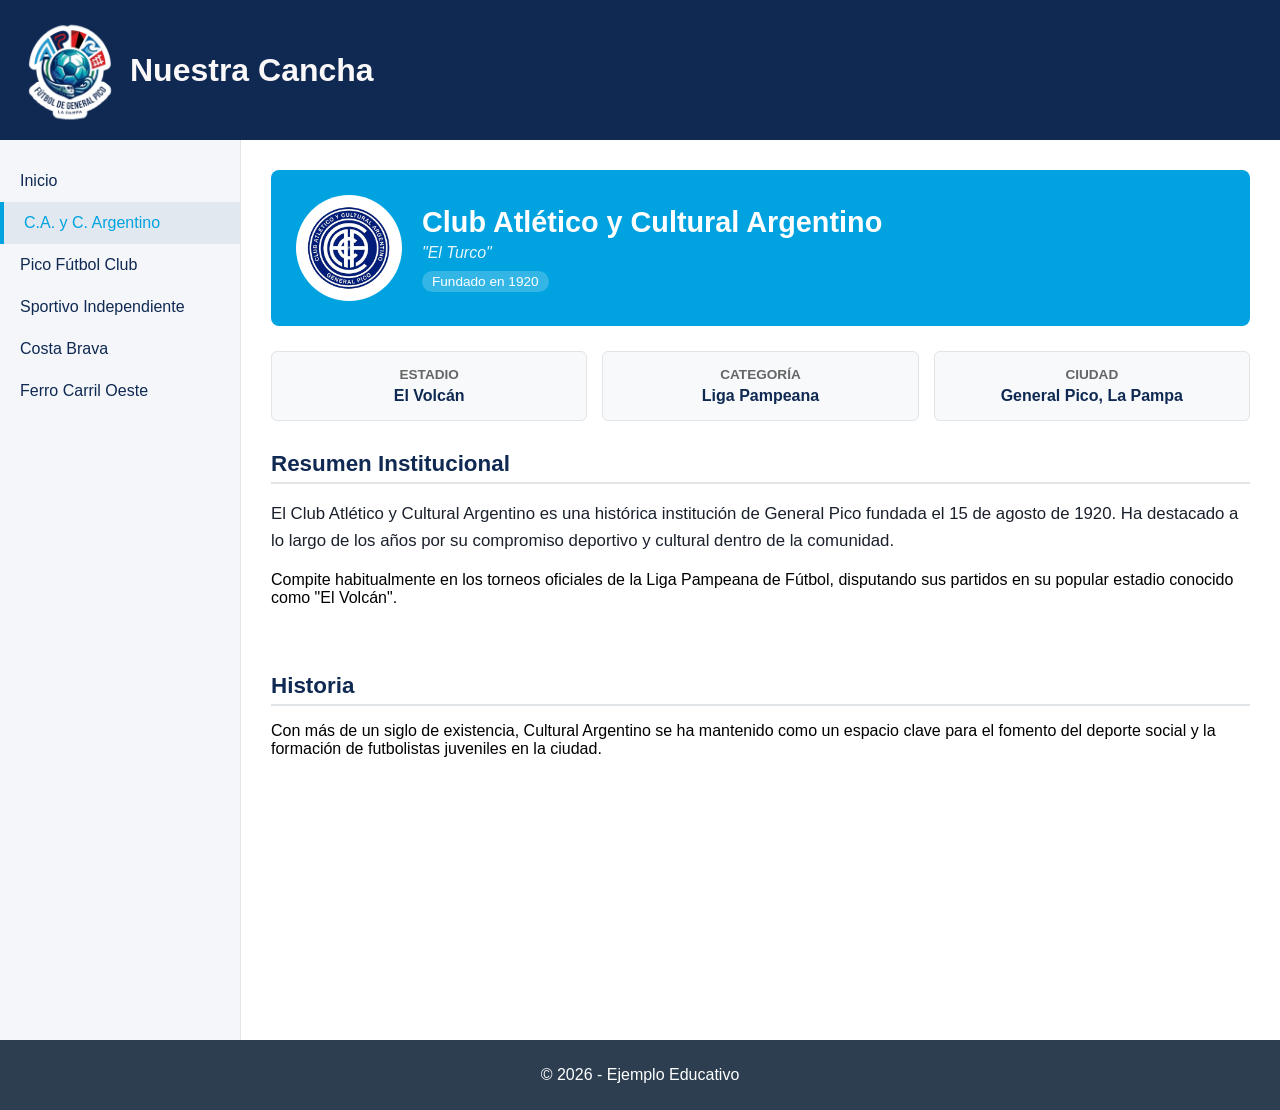
==== cayca.html @ 1d9cbaab "Add files via upload" ====
<!DOCTYPE html>
<html lang="es">
<head>
  <meta charset="UTF-8">
  <meta name="viewport" content="width=device-width, initial-scale=1.0">
  <title>Cultural Argentino - Nuestra Cancha</title>
  <link rel="stylesheet" href="css/style.css">
  <link rel="icon" href="./img/logo.png" type="image/x-icon">
</head>
<body>

  <div class="site-container">
    
    <header>
      <img src="./img/logo.png" alt="logo" title="logo">
      <h1>Nuestra Cancha</h1>
    </header>

    <div class="content-wrapper">
      <aside class="sidebar">
        <nav>
          <ul>
            <li><a href="index.html">Inicio</a></li>
            <li><a href="cayca.html" class="active">C.A. y C. Argentino</a></li>
            <li><a href="./pfc.html">Pico Fútbol Club</a></li>
            <li><a href="independiente.html">Sportivo Independiente</a></li>
            <li><a href="costa.html">Costa Brava</a></li>
            <li><a href="ferro.html">Ferro Carril Oeste</a></li>
          </ul>
        </nav>
      </aside>

      <main class="main-content">
        
        <div class="club-hero theme-argentino">
          <img src="img/escudo_arg.png" alt="Escudo Cultural Argentino" class="club-hero-shield">
          <div class="club-hero-info">
            <h1>Club Atlético y Cultural Argentino</h1>
            <p class="club-nickname">"El Turco"</p>
            <span class="club-badge">Fundado en 1920</span>
          </div>
        </div>

        <section class="club-details-grid">
          <div class="info-card">
            <h3>Estadio</h3>
            <p>El Volcán</p>
          </div>
          <div class="info-card">
            <h3>Categoría</h3>
            <p>Liga Pampeana</p>
          </div>
          <div class="info-card">
            <h3>Ciudad</h3>
            <p>General Pico, La Pampa</p>
          </div>
        </section>

        <!-- Resumen de Presentación -->
        <section class="club-section">
          <h2>Resumen Institucional</h2>
          <p class="lead-text">
            El Club Atlético y Cultural Argentino es una histórica institución de General Pico fundada el 15 de agosto de 1920. Ha destacado a lo largo de los años por su compromiso deportivo y cultural dentro de la comunidad.
          </p>
          <p>
            Compite habitualmente en los torneos oficiales de la Liga Pampeana de Fútbol, disputando sus partidos en su popular estadio conocido como "El Volcán".
          </p>
        </section>

        <br>

        <!-- Sección de Historia Completa -->
        <section class="club-section">
          <h2>Historia</h2>
          <p>
            Con más de un siglo de existencia, Cultural Argentino se ha mantenido como un espacio clave para el fomento del deporte social y la formación de futbolistas juveniles en la ciudad.
          </p>
        </section>

      </main>
    </div>
  </div>

  <footer>
    <p>© 2026 - Ejemplo Educativo</p>
  </footer>

</body>
</html>
---- css/style.css ----
/* estilos generales de la pagina */
body {
    font-family: Arial, sans-serif;
    margin: 0;
    display: flex;
    flex-direction: column;
    min-height: 100vh;
}

/* encabezado arriba con el logo */
header {
    background: #0F2952;
    color: rgb(250, 248, 248);
    padding: 10px;
    display: flex;
    align-items: center;
}

header img {
    width: 120px;
    height: auto;
}

/* pie de pagina */
footer {
    background: #2c3e50;
    color: white;
    text-align: center;
    padding: 10px;
}

/* barra lateral del menu */
.sidebar {
    background: #f4f4f4;
    padding: 15px;
    width: 200px;
    min-height: calc(100vh - 100px);
}

.layout {
    display: flex;
    flex: 1;
}

main {
    flex: 1;
    padding: 20px;
}

/* contenedor principal de la agenda */
.match-schedule {
  width: 100%;
  max-width: 1000px;
  margin: 20px auto;
  font-family: Arial, Helvetica, sans-serif;
  font-size: 13px;
  color: #222;
}

/* botones de navegacion superior */
.schedule-header {
  display: flex;
  justify-content: space-between;
  margin-bottom: 5px;
}

.nav-btn {
  background-color: #616b7f;
  color: #fff;
  border: none;
  padding: 4px 10px;
  font-size: 12px;
  font-weight: bold;
  border-radius: 3px;
  cursor: pointer;
}

.nav-btn:hover {
  background-color: #4a5363;
}

/* barras de categoria / liga */
.category-title {
  background-color: #616b7f;
  color: #fff;
  font-weight: bold;
  padding: 4px 8px;
  margin-top: 10px;
  font-size: 13px;
}

/* tabla de partidos */
.matches-table {
  width: 100%;
  border-collapse: collapse;
  background-color: #f7f9fa;
}

.matches-table tr {
  border-bottom: 1px solid #e1e5e8;
}

.matches-table tr:nth-child(even) {
  background-color: #edf1f5;
}

.matches-table td {
  padding: 6px 8px;
  vertical-align: middle;
}

.time {
  width: 50px;
  color: #555;
}

.team-home {
  text-align: right;
  font-weight: bold;
  width: 25%;
}

.team-away {
  text-align: left;
  font-weight: bold;
  width: 25%;
}

.team-home img, .team-away img {
  width: 20px;
  height: 20px;
  vertical-align: middle;
  margin: 0 5px;
}

.score {
  text-align: center;
  width: 30px;
  font-weight: bold;
}

.referee, .stadium {
  color: #666;
  font-size: 12px;
}

.link {
  text-align: right;
  width: 50px;
}

.link a {
  color: #333;
  text-decoration: none;
  font-size: 12px;
}

.link a:hover {
  text-decoration: underline;
}

/* seccion de clubes de la home */
.clubs-section {
  padding: 40px 20px;
  text-align: center;
}

.section-header h2 {
  font-size: 2rem;
  color: #0F2952;
  margin-bottom: 5px;
  text-transform: uppercase;
  letter-spacing: 0.5px;
}

.section-header p {
  color: #666;
  margin-bottom: 30px;
  font-size: 1rem;
}

/* grilla de tarjetas */
.clubs-grid {
  display: grid;
  grid-template-columns: repeat(auto-fit, minmax(200px, 1fr));
  gap: 20px;
  max-width: 1200px;
  margin: 0 auto;
}

/* tarjeta individual de club */
.club-card {
  background: #ffffff;
  border-radius: 12px;
  padding: 25px 15px;
  text-decoration: none;
  color: #0F2952;
  box-shadow: 0 4px 12px rgba(0, 0, 0, 0.06);
  border: 1px solid #e1e5e8;
  display: flex;
  flex-direction: column;
  align-items: center;
  transition: transform 0.25s ease, box-shadow 0.25s ease, border-color 0.25s ease;
}

.club-card:hover {
  transform: translateY(-6px);
  box-shadow: 0 10px 20px rgba(0, 0, 0, 0.12);
  border-color: #00A3E0;
}

/* logo del club en la tarjeta */
.club-logo {
  width: 80px;
  height: 80px;
  margin-bottom: 15px;
  display: flex;
  align-items: center;
  justify-content: center;
}

.club-logo img {
  max-width: 100%;
  max-height: 100%;
  object-fit: contain;
}

.club-card h3 {
  font-size: 1.1rem;
  margin: 0 0 15px 0;
  font-weight: bold;
}

/* boton adentro de la tarjeta */
.btn-visit {
  font-size: 0.85rem;
  font-weight: bold;
  color: #00A3E0;
  background-color: #f0f9ff;
  padding: 6px 14px;
  border-radius: 20px;
  transition: background-color 0.2s ease, color 0.2s ease;
}

.club-card:hover .btn-visit {
  background-color: #00A3E0;
  color: #ffffff;
}

/* cabecera principal del club */
.club-hero {
  display: flex;
  align-items: center;
  gap: 20px;
  padding: 25px;
  border-radius: 8px;
  color: #ffffff;
  margin-bottom: 25px;
}

.club-hero-shield {
  width: 90px;
  height: 90px;
  object-fit: contain;
  background: #ffffff;
  padding: 8px;
  border-radius: 50%;
}

.club-hero-info h1 {
  margin: 0 0 5px 0;
  font-size: 1.8rem;
}

.club-nickname {
  margin: 0 0 10px 0;
  font-style: italic;
  opacity: 0.9;
}

.club-badge {
  background: rgba(255, 255, 255, 0.2);
  padding: 3px 10px;
  border-radius: 12px;
  font-size: 0.85rem;
}

/* colores tematicos de cada club */
.theme-costa { background-color: #D31A24; }
.theme-ferro { background-color: #008D45; }
.theme-picofc { background-color: #1D70B8; }
.theme-independiente { background-color: #a8131b; }
.theme-argentino { background-color: #00A3E0; }

/* grilla de ficha tecnica */
.club-details-grid {
  display: grid;
  grid-template-columns: repeat(auto-fit, minmax(180px, 1fr));
  gap: 15px;
  margin-bottom: 30px;
}

.info-card {
  background: #f7f9fa;
  border: 1px solid #e1e5e8;
  border-radius: 6px;
  padding: 15px;
  text-align: center;
}

.info-card h3 {
  margin: 0 0 5px 0;
  font-size: 0.85rem;
  color: #666;
  text-transform: uppercase;
}

.info-card p {
  margin: 0;
  font-weight: bold;
  color: #0F2952;
}

/* layout del contenido con la barra lateral */
.content-wrapper {
  display: flex;
  min-height: 100vh;
}

/* ajuste de la barra lateral */
.sidebar {
  width: 240px;
  background-color: #f4f6f9;
  border-right: 1px solid #e1e5e8;
  padding: 20px 0;
}

.sidebar ul {
  list-style: none; /* saca los puntos de la lista */
  padding: 0;
  margin: 0;
}

.sidebar a {
  display: block;
  padding: 12px 20px;
  color: #0f2952;
  text-decoration: none;
  font-weight: 500;
}

/* efecto al pasar por arriba del link */
.sidebar a:hover,
.sidebar a.active {
  background-color: #e2e8f0;
  color: #00a3e0;
  border-left: 4px solid #00a3e0;
}

/* area de contenido principal */
.main-content {
  flex: 1;
  padding: 30px;
  background-color: #ffffff;
}

/* estilo para el texto principal del resumen */
.lead-text {
  font-size: 1.05rem;
  line-height: 1.6;
  color: #1a202c;
  margin-bottom: 15px;
}

.club-section {
  margin-bottom: 30px;
}

.club-section h2 {
  font-size: 1.4rem;
  color: #0F2952;
  margin-bottom: 12px;
  border-bottom: 2px solid #e1e5e8;
  padding-bottom: 5px;
}
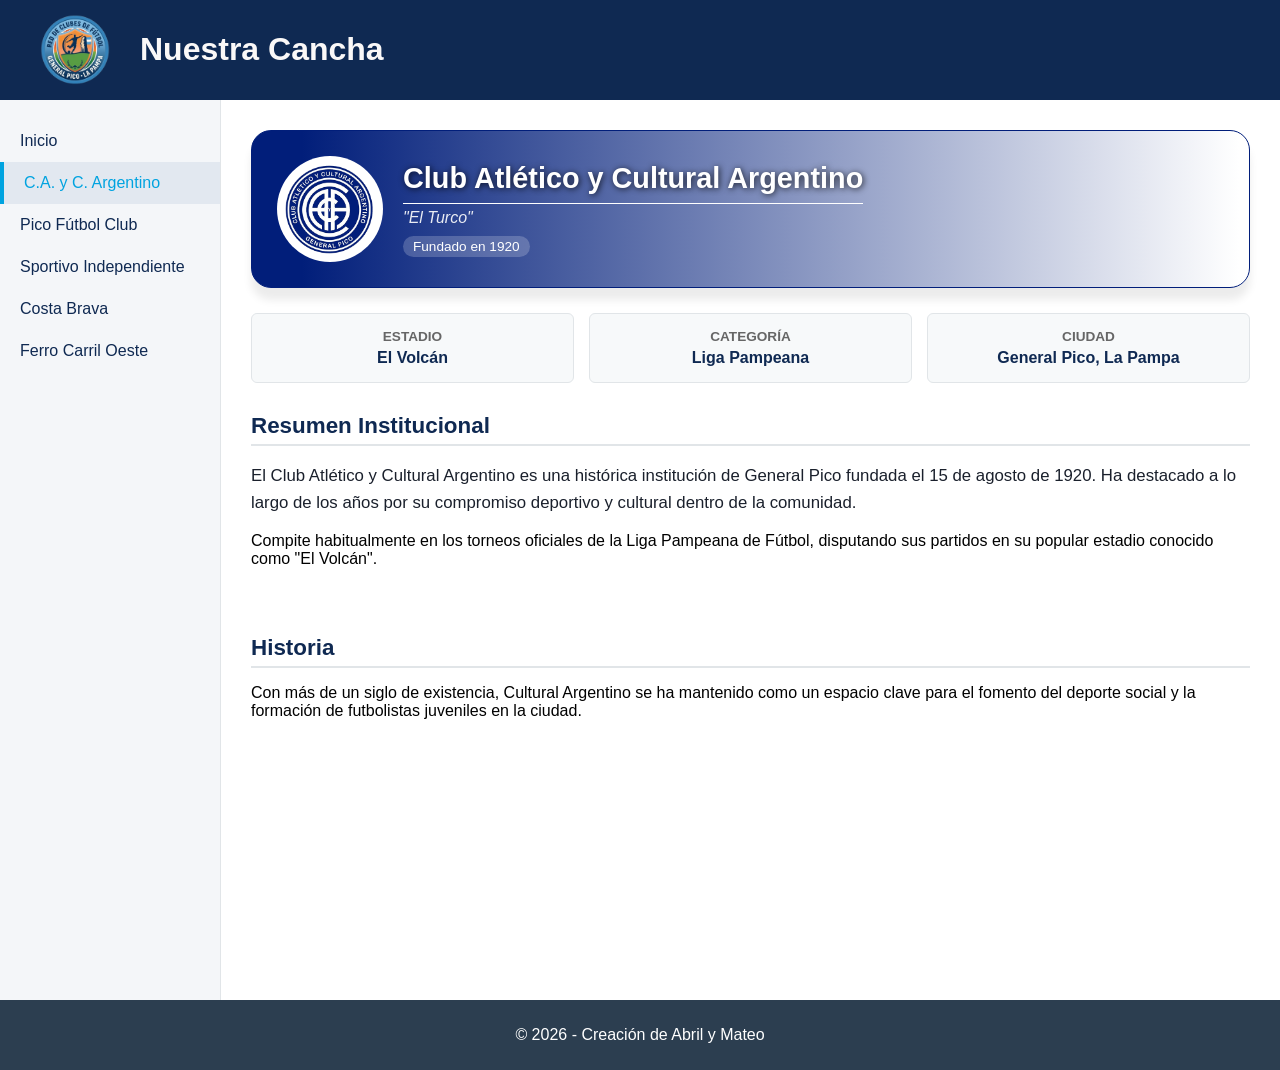
==== commit f4bb63d0: "Finiquitando" ====
--- a/cayca.html
+++ b/cayca.html
@@ -1,89 +1,86 @@
-<!DOCTYPE html>
-<html lang="es">
-<head>
-  <meta charset="UTF-8">
-  <meta name="viewport" content="width=device-width, initial-scale=1.0">
-  <title>Cultural Argentino - Nuestra Cancha</title>
-  <link rel="stylesheet" href="css/style.css">
-  <link rel="icon" href="./img/logo.png" type="image/x-icon">
-</head>
-<body>
-
-  <div class="site-container">
-    
-    <header>
-      <img src="./img/logo.png" alt="logo" title="logo">
-      <h1>Nuestra Cancha</h1>
-    </header>
-
-    <div class="content-wrapper">
-      <aside class="sidebar">
-        <nav>
-          <ul>
-            <li><a href="index.html">Inicio</a></li>
-            <li><a href="cayca.html" class="active">C.A. y C. Argentino</a></li>
-            <li><a href="./pfc.html">Pico Fútbol Club</a></li>
-            <li><a href="independiente.html">Sportivo Independiente</a></li>
-            <li><a href="costa.html">Costa Brava</a></li>
-            <li><a href="ferro.html">Ferro Carril Oeste</a></li>
-          </ul>
-        </nav>
-      </aside>
-
-      <main class="main-content">
-        
-        <div class="club-hero theme-argentino">
-          <img src="img/escudo_arg.png" alt="Escudo Cultural Argentino" class="club-hero-shield">
-          <div class="club-hero-info">
-            <h1>Club Atlético y Cultural Argentino</h1>
-            <p class="club-nickname">"El Turco"</p>
-            <span class="club-badge">Fundado en 1920</span>
-          </div>
-        </div>
-
-        <section class="club-details-grid">
-          <div class="info-card">
-            <h3>Estadio</h3>
-            <p>El Volcán</p>
-          </div>
-          <div class="info-card">
-            <h3>Categoría</h3>
-            <p>Liga Pampeana</p>
-          </div>
-          <div class="info-card">
-            <h3>Ciudad</h3>
-            <p>General Pico, La Pampa</p>
-          </div>
-        </section>
-
-        <!-- Resumen de Presentación -->
-        <section class="club-section">
-          <h2>Resumen Institucional</h2>
-          <p class="lead-text">
-            El Club Atlético y Cultural Argentino es una histórica institución de General Pico fundada el 15 de agosto de 1920. Ha destacado a lo largo de los años por su compromiso deportivo y cultural dentro de la comunidad.
-          </p>
-          <p>
-            Compite habitualmente en los torneos oficiales de la Liga Pampeana de Fútbol, disputando sus partidos en su popular estadio conocido como "El Volcán".
-          </p>
-        </section>
-
-        <br>
-
-        <!-- Sección de Historia Completa -->
-        <section class="club-section">
-          <h2>Historia</h2>
-          <p>
-            Con más de un siglo de existencia, Cultural Argentino se ha mantenido como un espacio clave para el fomento del deporte social y la formación de futbolistas juveniles en la ciudad.
-          </p>
-        </section>
-
-      </main>
-    </div>
-  </div>
-
-  <footer>
-    <p>© 2026 - Ejemplo Educativo</p>
-  </footer>
-
-</body>
-</html>+<!DOCTYPE html>
+<html lang="es">
+<head>
+  <meta charset="UTF-8">
+  <meta name="viewport" content="width=device-width, initial-scale=1.0">
+  <title>Cultural Argentino - Nuestra Cancha</title>
+  <link rel="stylesheet" href="css/style.css">
+  <link rel="icon" href="./img/logo.png?v=2" type="image/png">
+</head>
+<body>
+
+  <header>
+    <img src="./img/logo.png" alt="logo" title="logo">
+    <h1>Nuestra Cancha</h1>
+  </header>
+
+  <div class="layout">
+    <aside class="sidebar">
+      <nav>
+        <ul>
+          <li><a href="index.html">Inicio</a></li>
+          <li><a href="cayca.html" class="active">C.A. y C. Argentino</a></li>
+          <li><a href="./pfc.html">Pico Fútbol Club</a></li>
+          <li><a href="independiente.html">Sportivo Independiente</a></li>
+          <li><a href="costa.html">Costa Brava</a></li>
+          <li><a href="ferro.html">Ferro Carril Oeste</a></li>
+        </ul>
+      </nav>
+    </aside>
+
+    <main class="main-content">
+
+      <div class="club-hero theme-argentino">
+        <img src="img/escudo_arg.png" alt="Escudo Cultural Argentino" class="club-hero-shield">
+        <div class="club-hero-info">
+          <h1>Club Atlético y Cultural Argentino</h1>
+          <p class="club-nickname">"El Turco"</p>
+          <span class="club-badge">Fundado en 1920</span>
+        </div>
+      </div>
+
+      <section class="club-details-grid">
+        <div class="info-card">
+          <h3>Estadio</h3>
+          <p>El Volcán</p>
+        </div>
+        <div class="info-card">
+          <h3>Categoría</h3>
+          <p>Liga Pampeana</p>
+        </div>
+        <div class="info-card">
+          <h3>Ciudad</h3>
+          <p>General Pico, La Pampa</p>
+        </div>
+      </section>
+
+      <!-- Resumen de Presentación -->
+      <section class="club-section">
+        <h2>Resumen Institucional</h2>
+        <p class="lead-text">
+          El Club Atlético y Cultural Argentino es una histórica institución de General Pico fundada el 15 de agosto de 1920. Ha destacado a lo largo de los años por su compromiso deportivo y cultural dentro de la comunidad.
+        </p>
+        <p>
+          Compite habitualmente en los torneos oficiales de la Liga Pampeana de Fútbol, disputando sus partidos en su popular estadio conocido como "El Volcán".
+        </p>
+      </section>
+
+      <br>
+
+      <!-- Sección de Historia Completa -->
+      <section class="club-section">
+        <h2>Historia</h2>
+        <p>
+          Con más de un siglo de existencia, Cultural Argentino se ha mantenido como un espacio clave para el fomento del deporte social y la formación de futbolistas juveniles en la ciudad.
+        </p>
+      </section>
+
+    </main>
+  </div>
+
+  <footer>
+    <p>© 2026 - Creación de Abril y Mateo</p>
+  </footer>
+
+</body>
+</html>
--- a/css/style.css
+++ b/css/style.css
@@ -1,385 +1,297 @@
-/* estilos generales de la pagina */
-body {
-    font-family: Arial, sans-serif;
-    margin: 0;
-    display: flex;
-    flex-direction: column;
-    min-height: 100vh;
-}
-
-/* encabezado arriba con el logo */
-header {
-    background: #0F2952;
-    color: rgb(250, 248, 248);
-    padding: 10px;
-    display: flex;
-    align-items: center;
-}
-
-header img {
-    width: 120px;
-    height: auto;
-}
-
-/* pie de pagina */
-footer {
-    background: #2c3e50;
-    color: white;
-    text-align: center;
-    padding: 10px;
-}
-
-/* barra lateral del menu */
-.sidebar {
-    background: #f4f4f4;
-    padding: 15px;
-    width: 200px;
-    min-height: calc(100vh - 100px);
-}
-
-.layout {
-    display: flex;
-    flex: 1;
-}
-
-main {
-    flex: 1;
-    padding: 20px;
-}
-
-/* contenedor principal de la agenda */
-.match-schedule {
-  width: 100%;
-  max-width: 1000px;
-  margin: 20px auto;
-  font-family: Arial, Helvetica, sans-serif;
-  font-size: 13px;
-  color: #222;
-}
-
-/* botones de navegacion superior */
-.schedule-header {
-  display: flex;
-  justify-content: space-between;
-  margin-bottom: 5px;
-}
-
-.nav-btn {
-  background-color: #616b7f;
-  color: #fff;
-  border: none;
-  padding: 4px 10px;
-  font-size: 12px;
-  font-weight: bold;
-  border-radius: 3px;
-  cursor: pointer;
-}
-
-.nav-btn:hover {
-  background-color: #4a5363;
-}
-
-/* barras de categoria / liga */
-.category-title {
-  background-color: #616b7f;
-  color: #fff;
-  font-weight: bold;
-  padding: 4px 8px;
-  margin-top: 10px;
-  font-size: 13px;
-}
-
-/* tabla de partidos */
-.matches-table {
-  width: 100%;
-  border-collapse: collapse;
-  background-color: #f7f9fa;
-}
-
-.matches-table tr {
-  border-bottom: 1px solid #e1e5e8;
-}
-
-.matches-table tr:nth-child(even) {
-  background-color: #edf1f5;
-}
-
-.matches-table td {
-  padding: 6px 8px;
-  vertical-align: middle;
-}
-
-.time {
-  width: 50px;
-  color: #555;
-}
-
-.team-home {
-  text-align: right;
-  font-weight: bold;
-  width: 25%;
-}
-
-.team-away {
-  text-align: left;
-  font-weight: bold;
-  width: 25%;
-}
-
-.team-home img, .team-away img {
-  width: 20px;
-  height: 20px;
-  vertical-align: middle;
-  margin: 0 5px;
-}
-
-.score {
-  text-align: center;
-  width: 30px;
-  font-weight: bold;
-}
-
-.referee, .stadium {
-  color: #666;
-  font-size: 12px;
-}
-
-.link {
-  text-align: right;
-  width: 50px;
-}
-
-.link a {
-  color: #333;
-  text-decoration: none;
-  font-size: 12px;
-}
-
-.link a:hover {
-  text-decoration: underline;
-}
-
-/* seccion de clubes de la home */
-.clubs-section {
-  padding: 40px 20px;
-  text-align: center;
-}
-
-.section-header h2 {
-  font-size: 2rem;
-  color: #0F2952;
-  margin-bottom: 5px;
-  text-transform: uppercase;
-  letter-spacing: 0.5px;
-}
-
-.section-header p {
-  color: #666;
-  margin-bottom: 30px;
-  font-size: 1rem;
-}
-
-/* grilla de tarjetas */
-.clubs-grid {
-  display: grid;
-  grid-template-columns: repeat(auto-fit, minmax(200px, 1fr));
-  gap: 20px;
-  max-width: 1200px;
-  margin: 0 auto;
-}
-
-/* tarjeta individual de club */
-.club-card {
-  background: #ffffff;
-  border-radius: 12px;
-  padding: 25px 15px;
-  text-decoration: none;
-  color: #0F2952;
-  box-shadow: 0 4px 12px rgba(0, 0, 0, 0.06);
-  border: 1px solid #e1e5e8;
-  display: flex;
-  flex-direction: column;
-  align-items: center;
-  transition: transform 0.25s ease, box-shadow 0.25s ease, border-color 0.25s ease;
-}
-
-.club-card:hover {
-  transform: translateY(-6px);
-  box-shadow: 0 10px 20px rgba(0, 0, 0, 0.12);
-  border-color: #00A3E0;
-}
-
-/* logo del club en la tarjeta */
-.club-logo {
-  width: 80px;
-  height: 80px;
-  margin-bottom: 15px;
-  display: flex;
-  align-items: center;
-  justify-content: center;
-}
-
-.club-logo img {
-  max-width: 100%;
-  max-height: 100%;
-  object-fit: contain;
-}
-
-.club-card h3 {
-  font-size: 1.1rem;
-  margin: 0 0 15px 0;
-  font-weight: bold;
-}
-
-/* boton adentro de la tarjeta */
-.btn-visit {
-  font-size: 0.85rem;
-  font-weight: bold;
-  color: #00A3E0;
-  background-color: #f0f9ff;
-  padding: 6px 14px;
-  border-radius: 20px;
-  transition: background-color 0.2s ease, color 0.2s ease;
-}
-
-.club-card:hover .btn-visit {
-  background-color: #00A3E0;
-  color: #ffffff;
-}
-
-/* cabecera principal del club */
-.club-hero {
-  display: flex;
-  align-items: center;
-  gap: 20px;
-  padding: 25px;
-  border-radius: 8px;
-  color: #ffffff;
-  margin-bottom: 25px;
-}
-
-.club-hero-shield {
-  width: 90px;
-  height: 90px;
-  object-fit: contain;
-  background: #ffffff;
-  padding: 8px;
-  border-radius: 50%;
-}
-
-.club-hero-info h1 {
-  margin: 0 0 5px 0;
-  font-size: 1.8rem;
-}
-
-.club-nickname {
-  margin: 0 0 10px 0;
-  font-style: italic;
-  opacity: 0.9;
-}
-
-.club-badge {
-  background: rgba(255, 255, 255, 0.2);
-  padding: 3px 10px;
-  border-radius: 12px;
-  font-size: 0.85rem;
-}
-
-/* colores tematicos de cada club */
-.theme-costa { background-color: #D31A24; }
-.theme-ferro { background-color: #008D45; }
-.theme-picofc { background-color: #1D70B8; }
-.theme-independiente { background-color: #a8131b; }
-.theme-argentino { background-color: #00A3E0; }
-
-/* grilla de ficha tecnica */
-.club-details-grid {
-  display: grid;
-  grid-template-columns: repeat(auto-fit, minmax(180px, 1fr));
-  gap: 15px;
-  margin-bottom: 30px;
-}
-
-.info-card {
-  background: #f7f9fa;
-  border: 1px solid #e1e5e8;
-  border-radius: 6px;
-  padding: 15px;
-  text-align: center;
-}
-
-.info-card h3 {
-  margin: 0 0 5px 0;
-  font-size: 0.85rem;
-  color: #666;
-  text-transform: uppercase;
-}
-
-.info-card p {
-  margin: 0;
-  font-weight: bold;
-  color: #0F2952;
-}
-
-/* layout del contenido con la barra lateral */
-.content-wrapper {
-  display: flex;
-  min-height: 100vh;
-}
-
-/* ajuste de la barra lateral */
-.sidebar {
-  width: 240px;
-  background-color: #f4f6f9;
-  border-right: 1px solid #e1e5e8;
-  padding: 20px 0;
-}
-
-.sidebar ul {
-  list-style: none; /* saca los puntos de la lista */
-  padding: 0;
-  margin: 0;
-}
-
-.sidebar a {
-  display: block;
-  padding: 12px 20px;
-  color: #0f2952;
-  text-decoration: none;
-  font-weight: 500;
-}
-
-/* efecto al pasar por arriba del link */
-.sidebar a:hover,
-.sidebar a.active {
-  background-color: #e2e8f0;
-  color: #00a3e0;
-  border-left: 4px solid #00a3e0;
-}
-
-/* area de contenido principal */
-.main-content {
-  flex: 1;
-  padding: 30px;
-  background-color: #ffffff;
-}
-
-/* estilo para el texto principal del resumen */
-.lead-text {
-  font-size: 1.05rem;
-  line-height: 1.6;
-  color: #1a202c;
-  margin-bottom: 15px;
-}
-
-.club-section {
-  margin-bottom: 30px;
-}
-
-.club-section h2 {
-  font-size: 1.4rem;
-  color: #0F2952;
-  margin-bottom: 12px;
-  border-bottom: 2px solid #e1e5e8;
-  padding-bottom: 5px;
-}+/* variables de color reutilizadas en todo el sitio */
+:root {
+  --azul-oscuro: #0F2952;
+  --celeste: #00A3E0;
+  --gris-borde: #e1e5e8;
+}
+
+/* estilos generales de la pagina */
+body {
+  font-family: Arial, sans-serif;
+  margin: 0;
+  display: flex;
+  flex-direction: column;
+  min-height: 100vh;
+}
+
+/* encabezado arriba con el logo */
+header {
+  background: var(--azul-oscuro);
+  color: rgb(250, 248, 248);
+  padding: 10px;
+  display: flex;
+  align-items: center;
+}
+
+header img {
+  width: 100%;
+  max-width: 130px;
+}
+
+/* pie de pagina */
+footer {
+  background: #2c3e50;
+  color: white;
+  text-align: center;
+  padding: 10px;
+}
+
+/* layout del contenido con la barra lateral (usado en todas las paginas) */
+.layout {
+  display: flex;
+  flex: 1;
+  min-height: 100vh;
+}
+
+main {
+  flex: 1;
+  padding: 20px;
+}
+
+/* seccion de clubes de la home */
+.clubs-section {
+  padding: 40px 20px;
+  text-align: center;
+}
+
+.section-header h2 {
+  font-size: 40px;
+  font-family: Georgia, 'Times New Roman', Times, serif;
+  color: var(--azul-oscuro);
+  margin-bottom: 5px;
+  text-transform: uppercase;
+  letter-spacing: 1px;
+  text-shadow: rgba(0, 0, 0, 0.4) 1px 1px 2px;
+}
+
+.section-header p {
+  color: #4f4e4e;
+  margin-bottom: 30px;
+  font-size: 1rem;
+}
+
+/* grilla de tarjetas */
+.clubs-grid {
+  background: #fff;
+  display: grid;
+  grid-template-columns: repeat(5, 1fr);
+  gap: 20px;
+  max-width: 1200px;
+  margin: 0;
+}
+
+/* tarjeta individual de club */
+.club-card {
+  background: linear-gradient(rgba(255, 255, 255, 0.5)), url("../img/fondoTarjetas.png") no-repeat center / cover;
+  border-radius: 12px;
+  padding: 25px 15px;
+  text-decoration: none;
+  color: var(--azul-oscuro);
+  box-shadow: 0 4px 12px rgba(0, 0, 0, 0.06);
+  border: 1px solid var(--gris-borde);
+  display: flex;
+  flex-direction: column;
+  align-items: center;
+  transition: transform 0.25s ease, box-shadow 0.25s ease, border-color 0.25s ease;
+}
+
+.club-card:hover {
+  transform: translateY(-6px);
+  box-shadow: 0 10px 20px rgba(0, 0, 0, 0.12);
+  border-color: var(--celeste);
+}
+
+/* logo del club en la tarjeta */
+.club-logo {
+  width: 80px;
+  height: 80px;
+  margin-bottom: 15px;
+  display: flex;
+  align-items: center;
+  justify-content: center;
+}
+
+.club-logo img {
+  max-width: 100%;
+  max-height: 100%;
+  object-fit: contain;
+}
+
+.club-card h3 {
+  font-size: 1.1rem;
+  margin: 0 0 15px 0;
+  font-weight: bold;
+}
+
+/* boton adentro de la tarjeta */
+.btn-visit {
+  font-size: 0.85rem;
+  font-weight: bold;
+  color: var(--celeste);
+  background-color: #f0f9ff;
+  padding: 6px 14px;
+  border-radius: 20px;
+  transition: background-color 0.2s ease, color 0.2s ease;
+}
+
+.club-card:hover .btn-visit {
+  background-color: var(--celeste);
+  color: #ffffff;
+}
+
+/* cabecera principal del club */
+.club-hero {
+  display: flex;
+  align-items: center;
+  gap: 20px;
+  padding: 25px;
+  border-radius: 20px;
+  color: #ffffff;
+  margin-bottom: 25px;
+  box-shadow: 0 12px 8px rgba(0, 0, 0, 0.08);
+}
+
+/* h1 del hero: unifica tamaño, margen y efectos de texto en una sola regla */
+.club-hero-info h1 {
+  margin: 0 0 5px 0;
+  font-size: 1.8rem;
+  text-shadow: 1px 1px 6px rgba(0, 0, 0, 0.8);
+  border-bottom: 1px solid white;
+  padding-bottom: 8px;
+}
+
+.club-hero-shield {
+  width: 90px;
+  height: 90px;
+  object-fit: contain;
+  background: #ffffff;
+  padding: 8px;
+  border-radius: 50%;
+}
+
+.club-nickname {
+  margin: 0 0 10px 0;
+  font-style: italic;
+  opacity: 0.9;
+}
+
+.club-badge {
+  background: rgba(255, 255, 255, 0.2);
+  padding: 3px 10px;
+  border-radius: 12px;
+  font-size: 0.85rem;
+}
+
+/* colores tematicos de cada club */
+.theme-costa {
+  background: linear-gradient(to left, rgb(255, 255, 255), rgb(254, 0, 2));
+  border: 1.5px solid rgb(254, 0, 2);
+}
+
+.theme-ferro {
+  background: linear-gradient(to right, rgba(0, 101, 25, 0.9), rgba(255, 255, 255, 0.8));
+  border: 1px solid rgb(0, 101, 25);
+}
+
+.theme-picofc {
+  background: linear-gradient(to left, rgb(255, 255, 255) 1%, rgb(29, 112, 184) 95%);
+  border: 1px solid rgb(29, 112, 184);
+}
+
+.theme-independiente {
+  background: linear-gradient(to left, rgb(255, 255, 255) 1%, rgb(205, 52, 44) 95%);
+  border: 1.5px solid rgb(205, 52, 44);
+}
+
+.theme-argentino {
+  background: linear-gradient(to left, rgb(255, 255, 255) 1%, rgb(1, 30, 122) 95%);
+  border: 1px solid rgb(1, 30, 122);
+}
+
+/* grilla de ficha tecnica */
+.club-details-grid {
+  display: grid;
+  grid-template-columns: repeat(auto-fit, minmax(180px, 1fr));
+  gap: 15px;
+  margin-bottom: 30px;
+}
+
+.info-card {
+  background: #f7f9fa;
+  border: 1px solid var(--gris-borde);
+  border-radius: 6px;
+  padding: 15px;
+  text-align: center;
+}
+
+.info-card h3 {
+  margin: 0 0 5px 0;
+  font-size: 0.85rem;
+  color: #666;
+  text-transform: uppercase;
+}
+
+.info-card p {
+  margin: 0;
+  font-weight: bold;
+  color: var(--azul-oscuro);
+}
+
+/* barra lateral del menu */
+.sidebar {
+  width: 100%;
+  max-width: 220px;
+  background-color: #f4f6f9;
+  border-right: 1px solid var(--gris-borde);
+  padding: 20px 0;
+}
+
+.sidebar ul {
+  list-style: none;
+  /* saca los puntos de la lista */
+  padding: 0;
+  margin: 0;
+}
+
+.sidebar a {
+  display: block;
+  padding: 12px 20px;
+  color: var(--azul-oscuro);
+  text-decoration: none;
+  font-weight: 500;
+}
+
+/* efecto al pasar por arriba del link */
+.sidebar a:hover,
+.sidebar a.active {
+  background-color: #e2e8f0;
+  color: var(--celeste);
+  border-left: 4px solid var(--celeste);
+}
+
+/* area de contenido principal */
+.main-content {
+  flex: 1;
+  padding: 30px;
+  background-color: #ffffff;
+}
+
+/* estilo para el texto principal del resumen */
+.lead-text {
+  font-size: 1.05rem;
+  line-height: 1.6;
+  color: #1a202c;
+  margin-bottom: 15px;
+}
+
+.club-section {
+  margin-bottom: 30px;
+}
+
+.club-section h2 {
+  font-size: 1.4rem;
+  color: var(--azul-oscuro);
+  margin-bottom: 12px;
+  border-bottom: 2px solid var(--gris-borde);
+  padding-bottom: 5px;
+}
